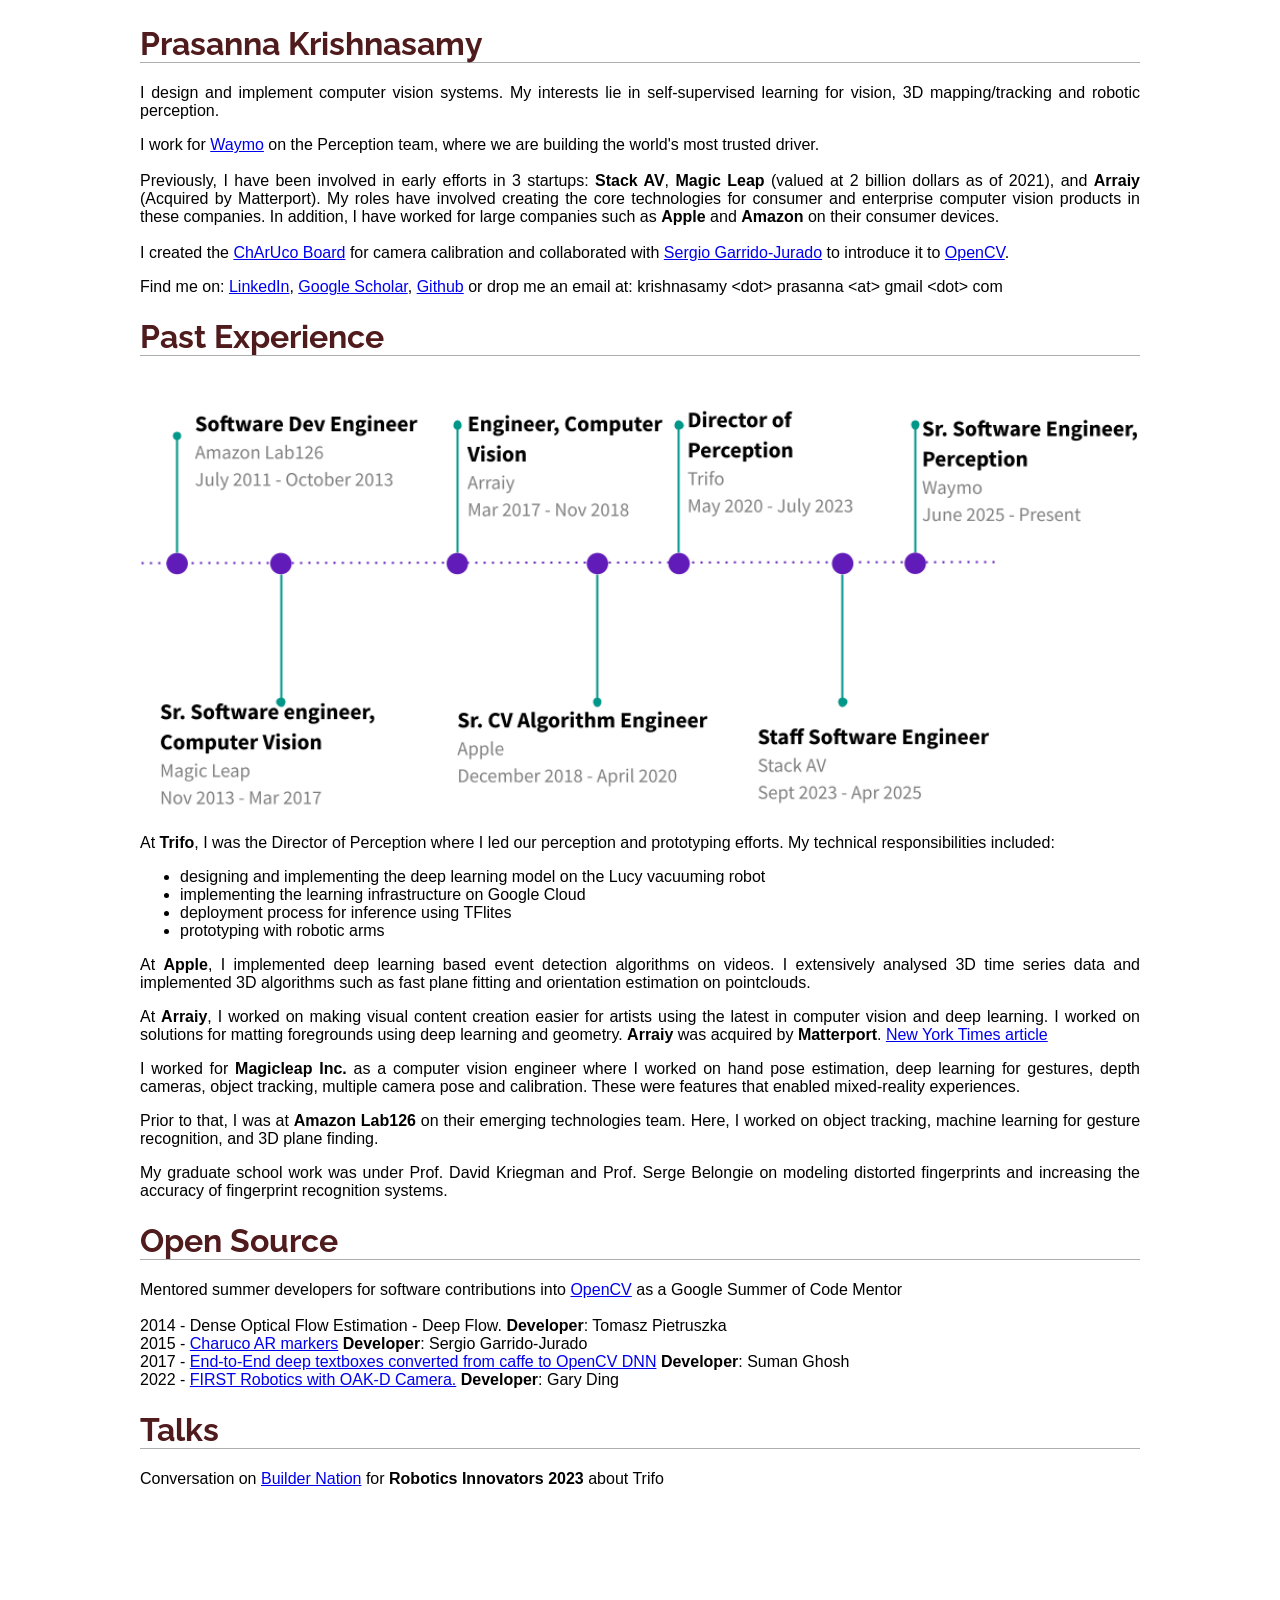
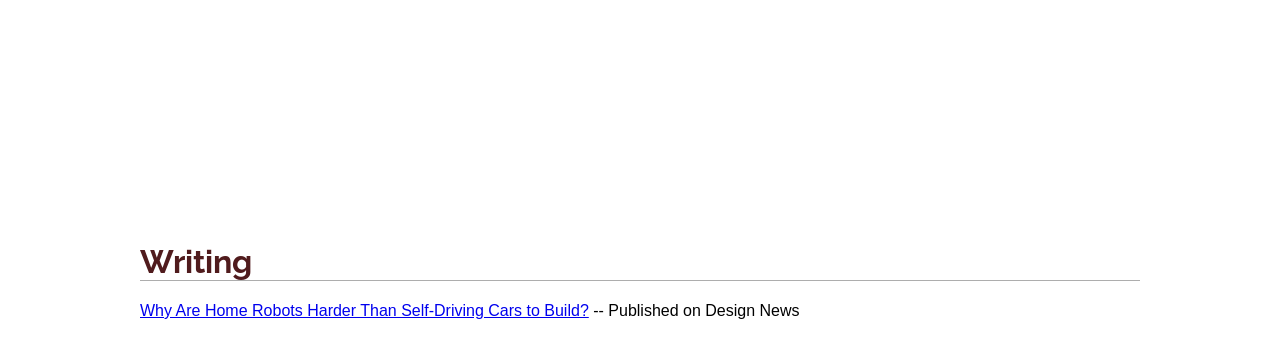
==== index.html @ 670873b8 "Initial commit: personal website" ====
<html>
 <head>
  <title>Home</title>
  <link rel="stylesheet" href="stylesheet.css">
  <link rel="preconnect" href="https://fonts.googleapis.com">
  <link rel="preconnect" href="https://fonts.gstatic.com" crossorigin>
  <link href="https://fonts.googleapis.com/css2?family=Open+Sans&family=Raleway&display=swap" rel="stylesheet">

 </head>
 <body>
	 <h1>Prasanna Krishnasamy
	 </h1>
  <p> I design and implement computer vision systems. My interests lie in self-supervised learning for vision, 3D mapping/tracking and robotic perception.
  </p>
  <p></p>
  <p>
  I work for <a href="https://waymo.com/">Waymo</a> on the Perception team, where we are building the world's most trusted driver.
  <br><br>

   Previously, I have been involved in early efforts in 3 startups: <strong>Stack AV</strong>, <strong>Magic Leap</strong> (valued at 2 billion dollars as of 2021), and <strong>Arraiy</strong> (Acquired by Matterport). My roles have involved creating the core technologies for consumer and enterprise computer vision products in these companies. In addition, I have worked for large companies such as <strong>Apple</strong> and <strong>Amazon</strong> on their consumer devices. <br><br>

   I created the <a href="https://docs.opencv.org/3.4/df/d4a/tutorial_charuco_detection.html">ChArUco Board</a> for camera calibration and collaborated with <a href="https://scholar.google.com/citations?user=8wSog5oAAAAJ&hl=en">Sergio Garrido-Jurado</a> to introduce it to  <a href="http://opencv.org/">OpenCV</a>.
  </p>
  <p>
  Find me on: <a href="https://www.linkedin.com/in/prsnkrsn">LinkedIn</a>, <a href="https://scholar.google.com/citations?user=FZ4St-cAAAAJ&hl=en">Google Scholar</a>, <a href="https://github.com/prasannavk">Github</a>  
  or drop me an email at: krishnasamy &lt;dot&gt; prasanna &lt;at&gt; gmail &lt;dot&gt; com
  </p>
  <h1>Past Experience</h1>
  <body>
    <img src="employment_history_1.png" alt="Employment History">
  </body>
  <p>
  At <strong>Trifo</strong>, I was the Director of Perception where I led our perception and prototyping efforts. My technical responsibilities included:
    <ul>
     <li> designing and implementing the deep learning model on the Lucy vacuuming robot </li>
     <li> implementing the learning infrastructure on Google Cloud </li>
     <li> deployment process for inference using TFlites </li>
     <li> prototyping with robotic arms</li>
   </ul> 
    
  </p>
  <p> 
 
  At <strong>Apple</strong>, I implemented deep learning based event detection algorithms on videos. I extensively analysed 3D time series data and implemented 3D algorithms such as fast plane fitting and orientation estimation on pointclouds.</p>

<p>
At <strong>Arraiy</strong>, I worked on making visual content creation easier for artists using the latest in computer vision and deep learning. I worked on solutions for matting foregrounds using deep learning and geometry. <strong>Arraiy</strong> was acquired by <strong>Matterport</strong>. <a href="https://www.nytimes.com/2018/03/26/technology/artificial-intelligence-hollywood.html">New York Times article</a>
</p>
<p>
I worked for <strong>Magicleap Inc.</strong> as a computer vision engineer where I worked on hand pose estimation, deep learning for gestures, depth cameras, object tracking, multiple camera pose and calibration. These were features that enabled mixed-reality experiences.
</p>

<p>
Prior to that, I was at <strong>Amazon Lab126</strong> on their emerging technologies team. Here, I worked on object tracking, machine learning for gesture recognition, and 3D plane finding.
</p>

<p>
My graduate school work was under Prof. David Kriegman and Prof. Serge Belongie on modeling distorted fingerprints and increasing the accuracy of fingerprint recognition systems. </p>


<h1>Open Source</h1>

Mentored summer developers for software contributions into <a href="http://opencv.org/">OpenCV</a> as 
a Google Summer of Code Mentor <br><br>

2014 - Dense Optical Flow Estimation - Deep Flow. <strong>Developer</strong>: Tomasz Pietruszka <br>

2015 - <a href="http://docs.opencv.org/master/d9/d6d/tutorial_table_of_content_aruco.html#gsc.tab=0">Charuco AR markers</a>  <strong>Developer</strong>: Sergio Garrido-Jurado <br>

2017 - <a href="https://docs.opencv.org/trunk/d1/d66/classcv_1_1text_1_1TextDetectorCNN.html">End-to-End deep textboxes converted from caffe to OpenCV DNN</a> <strong>Developer</strong>: Suman Ghosh <br>

2022 - <a href="https://23garyd.github.io/tech/gsoc-2022-report.html">FIRST Robotics with OAK-D Camera.</a> <strong>Developer</strong>: Gary Ding

<h1> Talks </h1>

Conversation on <a href="https://www.controlhub.com/community-post/full-stack-ai-home-robots-with-prasanna-krishnasamy">Builder Nation</a> for <strong>Robotics Innovators 2023</strong> about Trifo
<br>
<br>

<iframe width="560" height="315"
	src="https://www.youtube.com/embed/jP7SC1yQbUI"
	title="YouTube video player"
	frameborder="0"
	allow="accelerometer; autoplay; clipboard-write; encrypted-media; gyroscope; picture-in-picture; web-share"
	allowfullscreen>
</iframe>

<h1> Writing </h1>

<a href="https://www.designnews.com/robotics/why-are-home-robots-harder-self-driving-cars-build">Why Are Home Robots Harder Than Self-Driving Cars to Build?</a>  -- Published on Design News
<br><br>
</body>
</html>
---- stylesheet.css ----
h1 {
        font-family: 'Open Sans', sans-serif;
        font-family: 'Raleway', sans-serif;
	color: #501B1D;
	border-bottom: 1px solid #ADADAD;
}
body {
	font-family: Arial, Helvetica, sans-serif;
	width:1000px;
	margin:25 auto;
	text-align:justify;
	text-justify:inter-word;
}
div.polaroid {
  width: 80%;
  background-color: white;
  box-shadow: 0 4px 8px 0 rgba(0, 0, 0, 0.2), 0 6px 20px 0 rgba(0, 0, 0, 0.19);
}

img {width: 100%}

div.container {
  text-align: center;
  padding: 10px 20px;
}
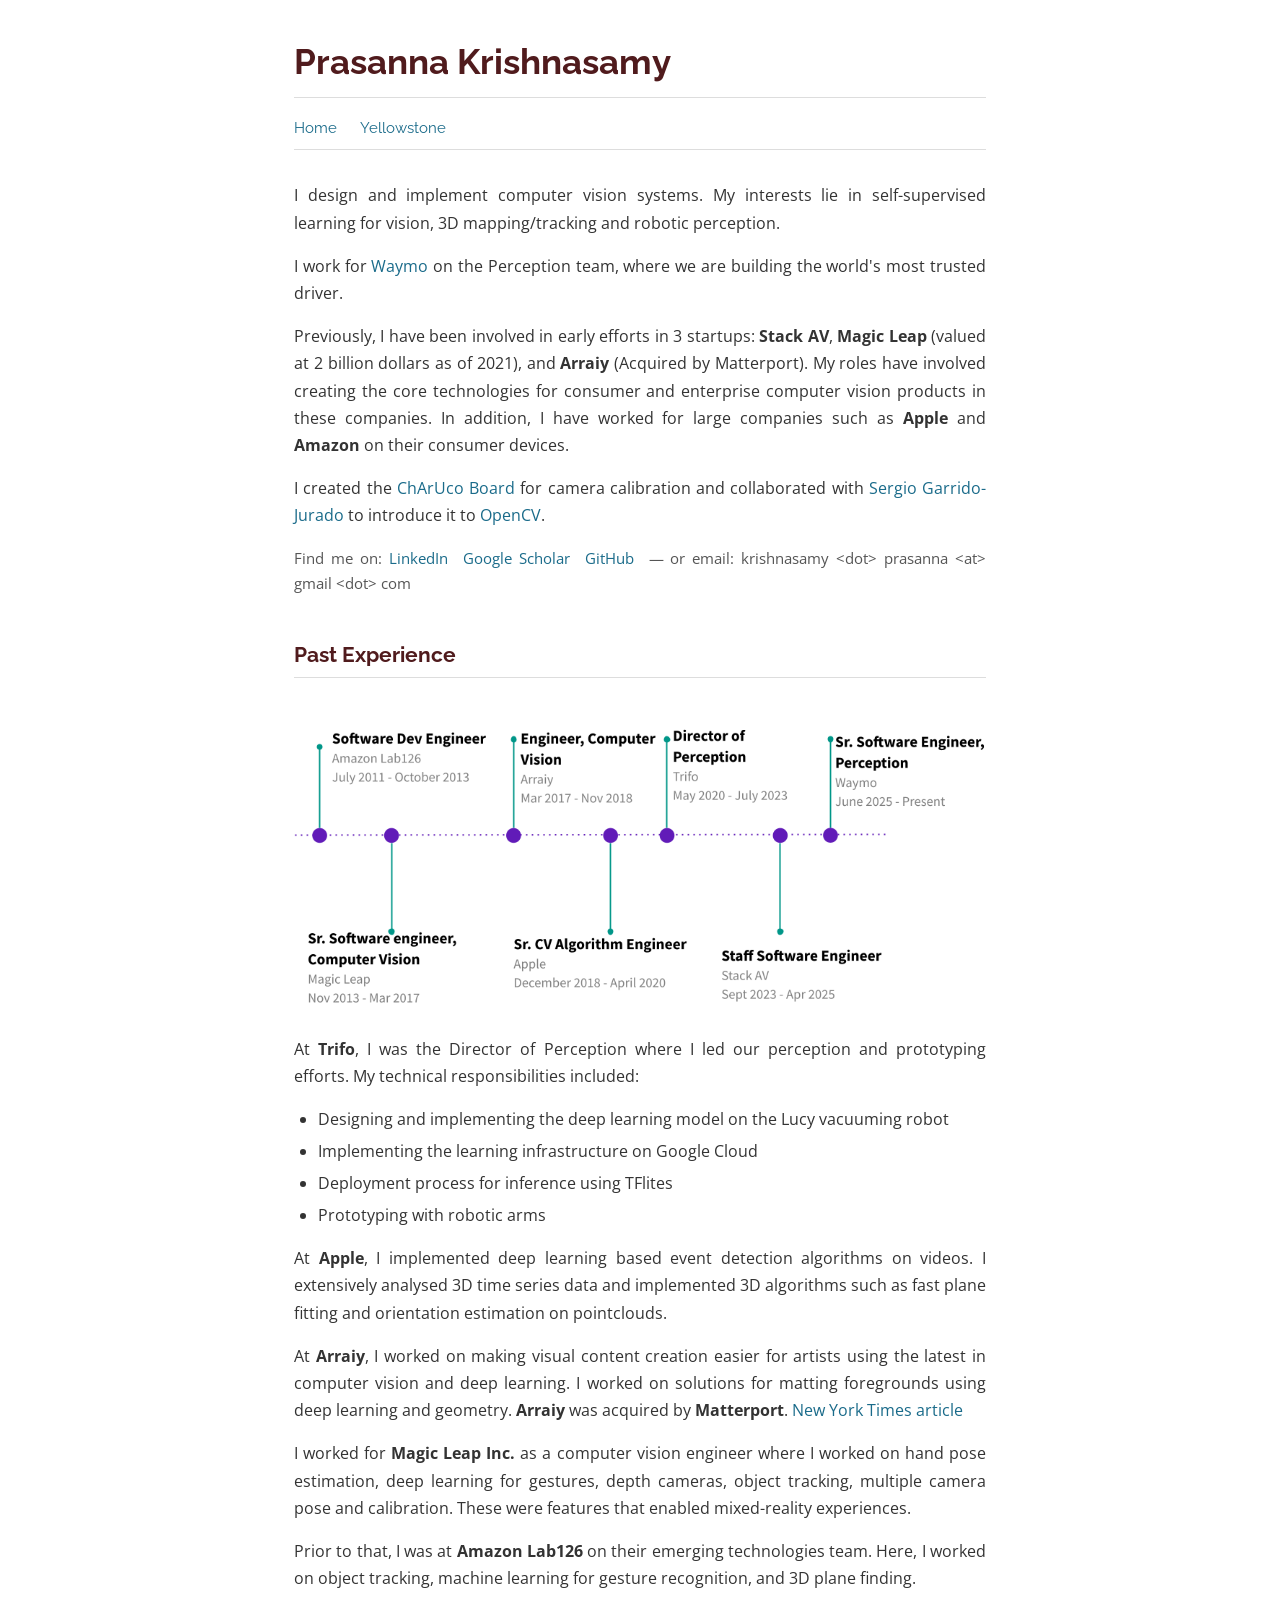
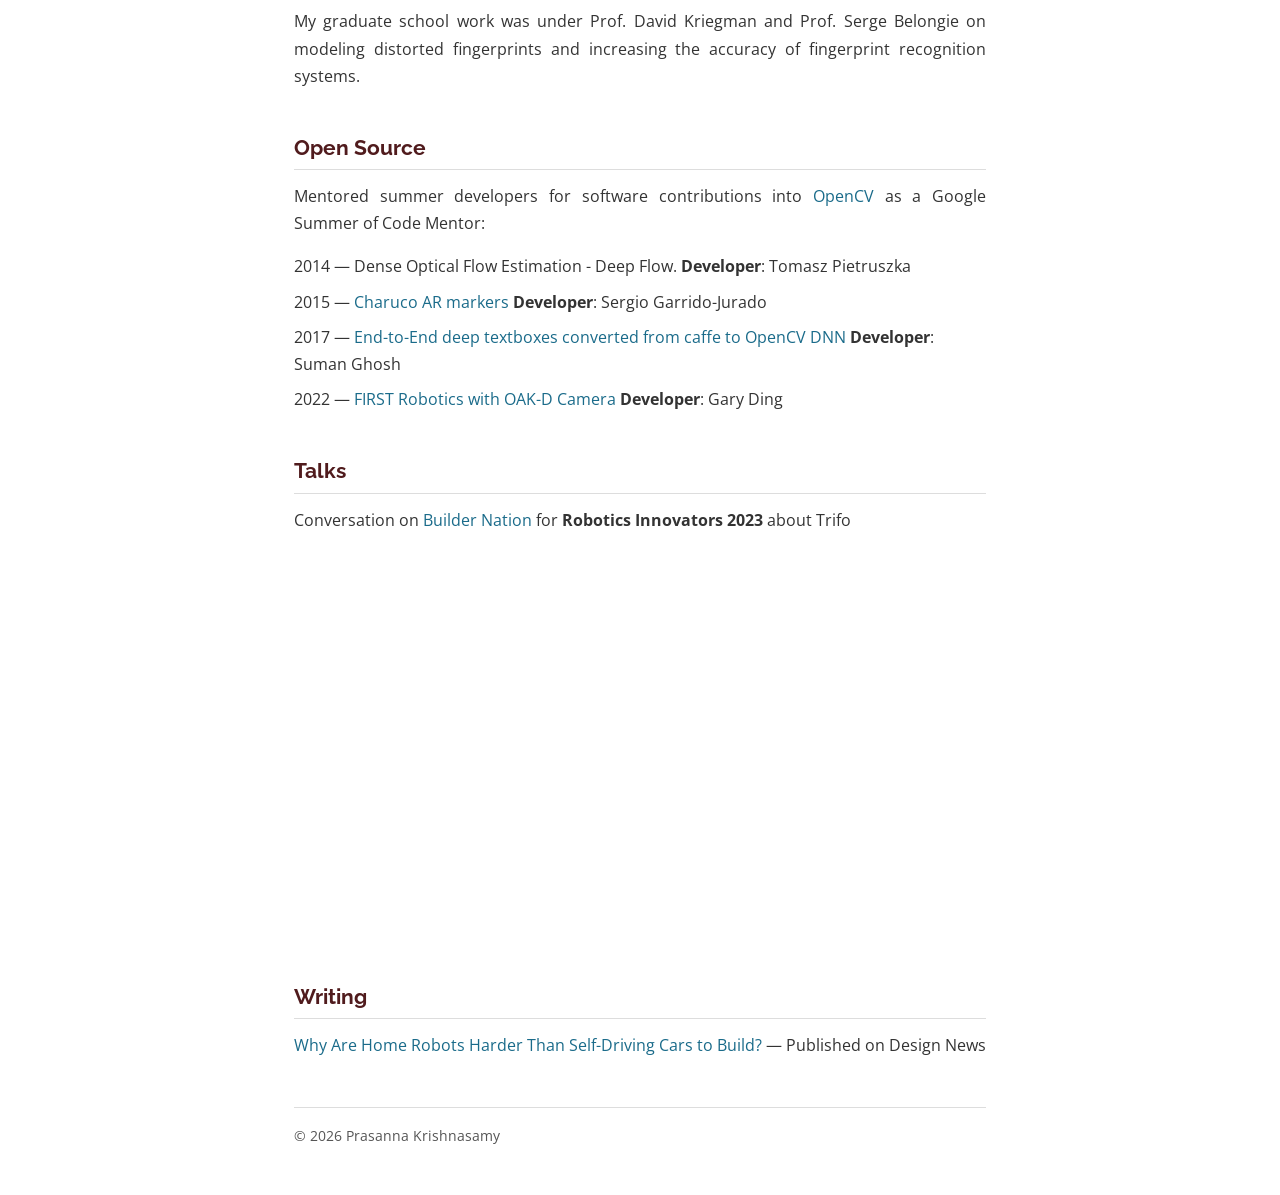
==== commit 3e137ebe: "Redesign site: responsive layout, semantic HTML, SEO, image optimization - Fix HTML: add DOCTYPE, ch" ====
--- a/index.html
+++ b/index.html
@@ -1,93 +1,101 @@
-<html>
- <head>
-  <title>Home</title>
+<!DOCTYPE html>
+<html lang="en">
+<head>
+  <meta charset="utf-8">
+  <meta name="viewport" content="width=device-width, initial-scale=1">
+  <title>Prasanna Krishnasamy - Computer Vision Engineer</title>
+  <meta name="description" content="Prasanna Krishnasamy - Computer vision engineer specializing in self-supervised learning, 3D mapping/tracking, and robotic perception. Currently at Waymo.">
+  <meta property="og:title" content="Prasanna Krishnasamy - Computer Vision Engineer">
+  <meta property="og:description" content="Computer vision engineer specializing in self-supervised learning, 3D mapping/tracking, and robotic perception.">
+  <meta property="og:type" content="website">
+  <meta property="og:url" content="https://prasannak.com">
   <link rel="stylesheet" href="stylesheet.css">
   <link rel="preconnect" href="https://fonts.googleapis.com">
   <link rel="preconnect" href="https://fonts.gstatic.com" crossorigin>
-  <link href="https://fonts.googleapis.com/css2?family=Open+Sans&family=Raleway&display=swap" rel="stylesheet">
+  <link href="https://fonts.googleapis.com/css2?family=Open+Sans&family=Raleway:wght@400;600&display=swap" rel="stylesheet">
+</head>
+<body>
 
- </head>
- <body>
-	 <h1>Prasanna Krishnasamy
-	 </h1>
-  <p> I design and implement computer vision systems. My interests lie in self-supervised learning for vision, 3D mapping/tracking and robotic perception.
-  </p>
-  <p></p>
-  <p>
-  I work for <a href="https://waymo.com/">Waymo</a> on the Perception team, where we are building the world's most trusted driver.
-  <br><br>
+<header>
+  <h1>Prasanna Krishnasamy</h1>
+  <nav>
+    <a href="/">Home</a>
+    <a href="yellowstone.html">Yellowstone</a>
+  </nav>
+</header>
 
-   Previously, I have been involved in early efforts in 3 startups: <strong>Stack AV</strong>, <strong>Magic Leap</strong> (valued at 2 billion dollars as of 2021), and <strong>Arraiy</strong> (Acquired by Matterport). My roles have involved creating the core technologies for consumer and enterprise computer vision products in these companies. In addition, I have worked for large companies such as <strong>Apple</strong> and <strong>Amazon</strong> on their consumer devices. <br><br>
+<main>
+  <section>
+    <p>I design and implement computer vision systems. My interests lie in self-supervised learning for vision, 3D mapping/tracking and robotic perception.</p>
 
-   I created the <a href="https://docs.opencv.org/3.4/df/d4a/tutorial_charuco_detection.html">ChArUco Board</a> for camera calibration and collaborated with <a href="https://scholar.google.com/citations?user=8wSog5oAAAAJ&hl=en">Sergio Garrido-Jurado</a> to introduce it to  <a href="http://opencv.org/">OpenCV</a>.
-  </p>
-  <p>
-  Find me on: <a href="https://www.linkedin.com/in/prsnkrsn">LinkedIn</a>, <a href="https://scholar.google.com/citations?user=FZ4St-cAAAAJ&hl=en">Google Scholar</a>, <a href="https://github.com/prasannavk">Github</a>  
-  or drop me an email at: krishnasamy &lt;dot&gt; prasanna &lt;at&gt; gmail &lt;dot&gt; com
-  </p>
-  <h1>Past Experience</h1>
-  <body>
-    <img src="employment_history_1.png" alt="Employment History">
-  </body>
-  <p>
-  At <strong>Trifo</strong>, I was the Director of Perception where I led our perception and prototyping efforts. My technical responsibilities included:
+    <p>I work for <a href="https://waymo.com/">Waymo</a> on the Perception team, where we are building the world's most trusted driver.</p>
+
+    <p>Previously, I have been involved in early efforts in 3 startups: <strong>Stack AV</strong>, <strong>Magic Leap</strong> (valued at 2 billion dollars as of 2021), and <strong>Arraiy</strong> (Acquired by Matterport). My roles have involved creating the core technologies for consumer and enterprise computer vision products in these companies. In addition, I have worked for large companies such as <strong>Apple</strong> and <strong>Amazon</strong> on their consumer devices.</p>
+
+    <p>I created the <a href="https://docs.opencv.org/3.4/df/d4a/tutorial_charuco_detection.html">ChArUco Board</a> for camera calibration and collaborated with <a href="https://scholar.google.com/citations?user=8wSog5oAAAAJ&hl=en">Sergio Garrido-Jurado</a> to introduce it to <a href="http://opencv.org/">OpenCV</a>.</p>
+
+    <p class="contact-links">
+      Find me on:
+      <a href="https://www.linkedin.com/in/prsnkrsn">LinkedIn</a>
+      <a href="https://scholar.google.com/citations?user=FZ4St-cAAAAJ&hl=en">Google Scholar</a>
+      <a href="https://github.com/prasannavk">GitHub</a>
+      &mdash; or email: krishnasamy &lt;dot&gt; prasanna &lt;at&gt; gmail &lt;dot&gt; com
+    </p>
+  </section>
+
+  <section>
+    <h2>Past Experience</h2>
+    <img class="employment-img" src="employment_history_1.png" alt="Employment history timeline showing roles at Waymo, Stack AV, Trifo, Apple, Arraiy, Magic Leap, and Amazon Lab126">
+
+    <p>At <strong>Trifo</strong>, I was the Director of Perception where I led our perception and prototyping efforts. My technical responsibilities included:</p>
     <ul>
-     <li> designing and implementing the deep learning model on the Lucy vacuuming robot </li>
-     <li> implementing the learning infrastructure on Google Cloud </li>
-     <li> deployment process for inference using TFlites </li>
-     <li> prototyping with robotic arms</li>
-   </ul> 
-    
-  </p>
-  <p> 
- 
-  At <strong>Apple</strong>, I implemented deep learning based event detection algorithms on videos. I extensively analysed 3D time series data and implemented 3D algorithms such as fast plane fitting and orientation estimation on pointclouds.</p>
+      <li>Designing and implementing the deep learning model on the Lucy vacuuming robot</li>
+      <li>Implementing the learning infrastructure on Google Cloud</li>
+      <li>Deployment process for inference using TFlites</li>
+      <li>Prototyping with robotic arms</li>
+    </ul>
 
-<p>
-At <strong>Arraiy</strong>, I worked on making visual content creation easier for artists using the latest in computer vision and deep learning. I worked on solutions for matting foregrounds using deep learning and geometry. <strong>Arraiy</strong> was acquired by <strong>Matterport</strong>. <a href="https://www.nytimes.com/2018/03/26/technology/artificial-intelligence-hollywood.html">New York Times article</a>
-</p>
-<p>
-I worked for <strong>Magicleap Inc.</strong> as a computer vision engineer where I worked on hand pose estimation, deep learning for gestures, depth cameras, object tracking, multiple camera pose and calibration. These were features that enabled mixed-reality experiences.
-</p>
+    <p>At <strong>Apple</strong>, I implemented deep learning based event detection algorithms on videos. I extensively analysed 3D time series data and implemented 3D algorithms such as fast plane fitting and orientation estimation on pointclouds.</p>
 
-<p>
-Prior to that, I was at <strong>Amazon Lab126</strong> on their emerging technologies team. Here, I worked on object tracking, machine learning for gesture recognition, and 3D plane finding.
-</p>
+    <p>At <strong>Arraiy</strong>, I worked on making visual content creation easier for artists using the latest in computer vision and deep learning. I worked on solutions for matting foregrounds using deep learning and geometry. <strong>Arraiy</strong> was acquired by <strong>Matterport</strong>. <a href="https://www.nytimes.com/2018/03/26/technology/artificial-intelligence-hollywood.html">New York Times article</a></p>
 
-<p>
-My graduate school work was under Prof. David Kriegman and Prof. Serge Belongie on modeling distorted fingerprints and increasing the accuracy of fingerprint recognition systems. </p>
+    <p>I worked for <strong>Magic Leap Inc.</strong> as a computer vision engineer where I worked on hand pose estimation, deep learning for gestures, depth cameras, object tracking, multiple camera pose and calibration. These were features that enabled mixed-reality experiences.</p>
 
+    <p>Prior to that, I was at <strong>Amazon Lab126</strong> on their emerging technologies team. Here, I worked on object tracking, machine learning for gesture recognition, and 3D plane finding.</p>
 
-<h1>Open Source</h1>
+    <p>My graduate school work was under Prof. David Kriegman and Prof. Serge Belongie on modeling distorted fingerprints and increasing the accuracy of fingerprint recognition systems.</p>
+  </section>
 
-Mentored summer developers for software contributions into <a href="http://opencv.org/">OpenCV</a> as 
-a Google Summer of Code Mentor <br><br>
+  <section>
+    <h2>Open Source</h2>
+    <p>Mentored summer developers for software contributions into <a href="http://opencv.org/">OpenCV</a> as a Google Summer of Code Mentor:</p>
+    <div class="oss-entry">2014 &mdash; Dense Optical Flow Estimation - Deep Flow. <strong>Developer</strong>: Tomasz Pietruszka</div>
+    <div class="oss-entry">2015 &mdash; <a href="http://docs.opencv.org/master/d9/d6d/tutorial_table_of_content_aruco.html#gsc.tab=0">Charuco AR markers</a> <strong>Developer</strong>: Sergio Garrido-Jurado</div>
+    <div class="oss-entry">2017 &mdash; <a href="https://docs.opencv.org/trunk/d1/d66/classcv_1_1text_1_1TextDetectorCNN.html">End-to-End deep textboxes converted from caffe to OpenCV DNN</a> <strong>Developer</strong>: Suman Ghosh</div>
+    <div class="oss-entry">2022 &mdash; <a href="https://23garyd.github.io/tech/gsoc-2022-report.html">FIRST Robotics with OAK-D Camera</a> <strong>Developer</strong>: Gary Ding</div>
+  </section>
 
-2014 - Dense Optical Flow Estimation - Deep Flow. <strong>Developer</strong>: Tomasz Pietruszka <br>
+  <section>
+    <h2>Talks</h2>
+    <p>Conversation on <a href="https://www.controlhub.com/community-post/full-stack-ai-home-robots-with-prasanna-krishnasamy">Builder Nation</a> for <strong>Robotics Innovators 2023</strong> about Trifo</p>
+    <div class="video-container">
+      <iframe src="https://www.youtube.com/embed/jP7SC1yQbUI"
+        title="Prasanna Krishnasamy - Robotics Innovators 2023 talk on Builder Nation"
+        allow="accelerometer; autoplay; clipboard-write; encrypted-media; gyroscope; picture-in-picture; web-share"
+        allowfullscreen>
+      </iframe>
+    </div>
+  </section>
 
-2015 - <a href="http://docs.opencv.org/master/d9/d6d/tutorial_table_of_content_aruco.html#gsc.tab=0">Charuco AR markers</a>  <strong>Developer</strong>: Sergio Garrido-Jurado <br>
+  <section>
+    <h2>Writing</h2>
+    <p><a href="https://www.designnews.com/robotics/why-are-home-robots-harder-self-driving-cars-build">Why Are Home Robots Harder Than Self-Driving Cars to Build?</a> &mdash; Published on Design News</p>
+  </section>
+</main>
 
-2017 - <a href="https://docs.opencv.org/trunk/d1/d66/classcv_1_1text_1_1TextDetectorCNN.html">End-to-End deep textboxes converted from caffe to OpenCV DNN</a> <strong>Developer</strong>: Suman Ghosh <br>
+<footer>
+  <p>&copy; 2026 Prasanna Krishnasamy</p>
+</footer>
 
-2022 - <a href="https://23garyd.github.io/tech/gsoc-2022-report.html">FIRST Robotics with OAK-D Camera.</a> <strong>Developer</strong>: Gary Ding
-
-<h1> Talks </h1>
-
-Conversation on <a href="https://www.controlhub.com/community-post/full-stack-ai-home-robots-with-prasanna-krishnasamy">Builder Nation</a> for <strong>Robotics Innovators 2023</strong> about Trifo
-<br>
-<br>
-
-<iframe width="560" height="315"
-	src="https://www.youtube.com/embed/jP7SC1yQbUI"
-	title="YouTube video player"
-	frameborder="0"
-	allow="accelerometer; autoplay; clipboard-write; encrypted-media; gyroscope; picture-in-picture; web-share"
-	allowfullscreen>
-</iframe>
-
-<h1> Writing </h1>
-
-<a href="https://www.designnews.com/robotics/why-are-home-robots-harder-self-driving-cars-build">Why Are Home Robots Harder Than Self-Driving Cars to Build?</a>  -- Published on Design News
-<br><br>
 </body>
 </html>
--- a/stylesheet.css
+++ b/stylesheet.css
@@ -1,25 +1,179 @@
-h1 {
-        font-family: 'Open Sans', sans-serif;
-        font-family: 'Raleway', sans-serif;
-	color: #501B1D;
-	border-bottom: 1px solid #ADADAD;
-}
-body {
-	font-family: Arial, Helvetica, sans-serif;
-	width:1000px;
-	margin:25 auto;
-	text-align:justify;
-	text-justify:inter-word;
-}
-div.polaroid {
-  width: 80%;
-  background-color: white;
-  box-shadow: 0 4px 8px 0 rgba(0, 0, 0, 0.2), 0 6px 20px 0 rgba(0, 0, 0, 0.19);
+:root {
+  --color-heading: #501B1D;
+  --color-text: #333;
+  --color-text-light: #555;
+  --color-border: #ddd;
+  --color-link: #1a6b8a;
+  --color-bg: #fff;
+  --max-width: 740px;
 }
 
-img {width: 100%}
+* {
+  margin: 0;
+  padding: 0;
+  box-sizing: border-box;
+}
 
-div.container {
+body {
+  font-family: 'Open Sans', Arial, Helvetica, sans-serif;
+  color: var(--color-text);
+  line-height: 1.7;
+  padding: 2rem 1.5rem;
+  max-width: var(--max-width);
+  margin: 0 auto;
+}
+
+h1 {
+  font-family: 'Raleway', sans-serif;
+  color: var(--color-heading);
+  border-bottom: 1px solid var(--color-border);
+  padding-bottom: 0.3rem;
+  margin-bottom: 1rem;
+  font-size: 1.8rem;
+}
+
+h2 {
+  font-family: 'Raleway', sans-serif;
+  color: var(--color-heading);
+  border-bottom: 1px solid var(--color-border);
+  padding-bottom: 0.25rem;
+  margin-top: 2.5rem;
+  margin-bottom: 0.8rem;
+  font-size: 1.3rem;
+}
+
+a {
+  color: var(--color-link);
+  text-decoration: none;
+}
+
+a:hover {
+  text-decoration: underline;
+}
+
+p {
+  margin-bottom: 1rem;
+  text-align: justify;
+  text-justify: inter-word;
+}
+
+ul {
+  margin: 0.5rem 0 1rem 1.5rem;
+}
+
+li {
+  margin-bottom: 0.3rem;
+}
+
+/* Header */
+header {
+  margin-bottom: 2rem;
+}
+
+header h1 {
+  font-size: 2.2rem;
+  margin-bottom: 0.5rem;
+}
+
+.contact-links {
+  color: var(--color-text-light);
+  font-size: 0.95rem;
+  margin-bottom: 0.5rem;
+}
+
+.contact-links a {
+  margin-right: 0.5rem;
+}
+
+/* Navigation */
+nav {
+  margin-bottom: 2rem;
+  padding: 0.5rem 0;
+  border-bottom: 1px solid var(--color-border);
+}
+
+nav a {
+  margin-right: 1.2rem;
+  font-family: 'Raleway', sans-serif;
+  font-size: 0.95rem;
+}
+
+/* Sections */
+section {
+  margin-bottom: 2rem;
+}
+
+/* Employment history image */
+.employment-img {
+  width: 100%;
+  height: auto;
+  margin: 1rem 0;
+}
+
+/* Open source list */
+.oss-entry {
+  margin-bottom: 0.5rem;
+}
+
+/* Video embed */
+.video-container {
+  position: relative;
+  padding-bottom: 56.25%;
+  height: 0;
+  overflow: hidden;
+  margin: 1rem 0;
+}
+
+.video-container iframe {
+  position: absolute;
+  top: 0;
+  left: 0;
+  width: 100%;
+  height: 100%;
+  border: 0;
+}
+
+/* Polaroid image cards */
+.polaroid {
+  max-width: 100%;
+  background-color: var(--color-bg);
+  box-shadow: 0 4px 8px rgba(0, 0, 0, 0.15), 0 6px 20px rgba(0, 0, 0, 0.1);
+  margin-bottom: 1.5rem;
+}
+
+.polaroid img {
+  width: 100%;
+  height: auto;
+  display: block;
+}
+
+.polaroid .caption {
   text-align: center;
-  padding: 10px 20px;
+  padding: 0.8rem;
+  font-size: 0.9rem;
+  color: var(--color-text-light);
 }
+
+/* Footer */
+footer {
+  margin-top: 3rem;
+  padding-top: 1rem;
+  border-top: 1px solid var(--color-border);
+  font-size: 0.85rem;
+  color: var(--color-text-light);
+}
+
+/* Responsive */
+@media (max-width: 600px) {
+  body {
+    padding: 1rem;
+  }
+
+  header h1 {
+    font-size: 1.6rem;
+  }
+
+  h2 {
+    font-size: 1.15rem;
+  }
+}
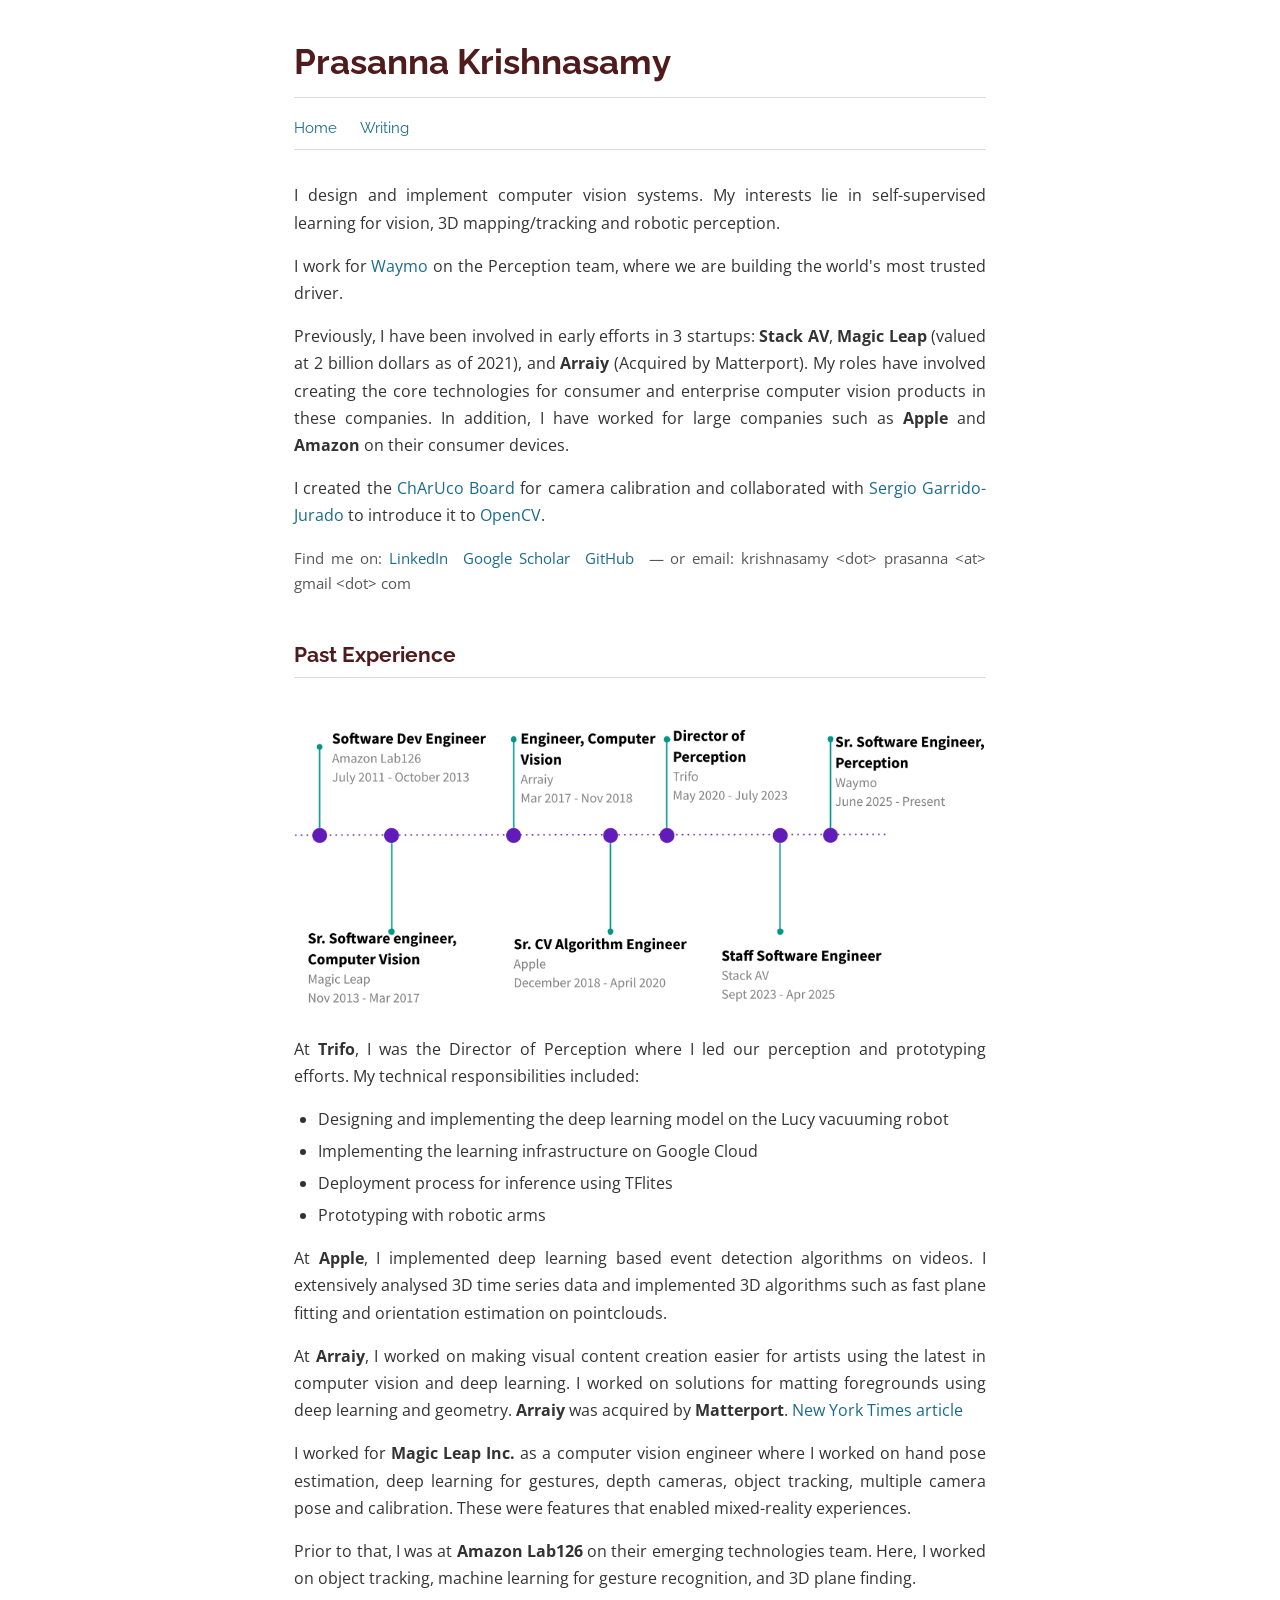
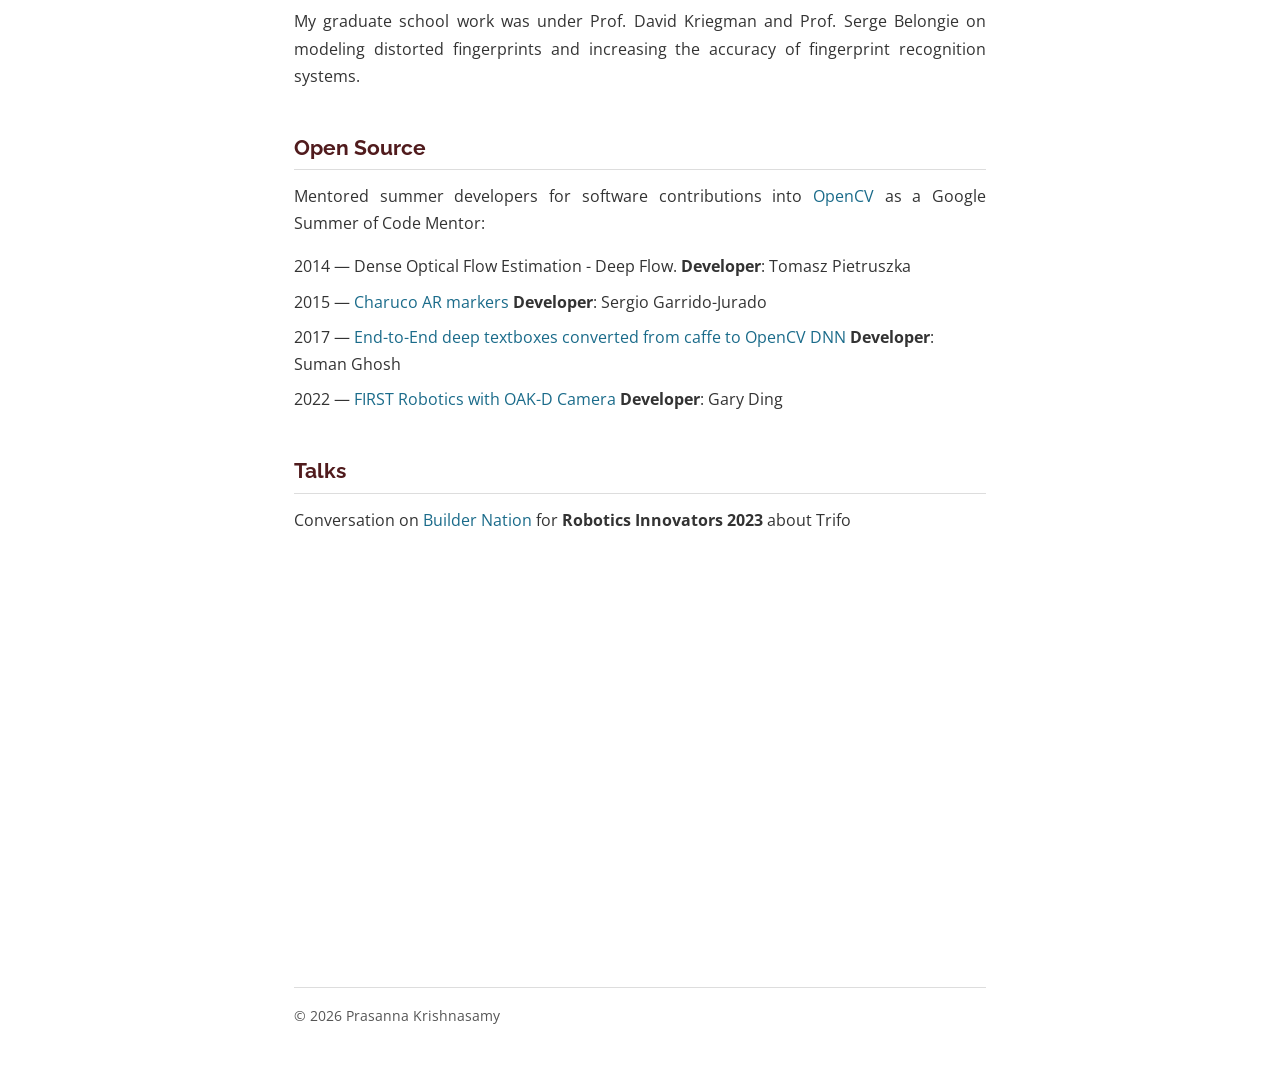
==== commit 31942d2b: "Move Writing to its own page, rotate Yellowstone images - Create writing.html with Design News artic" ====
--- a/index.html
+++ b/index.html
@@ -20,7 +20,7 @@
   <h1>Prasanna Krishnasamy</h1>
   <nav>
     <a href="/">Home</a>
-    <a href="yellowstone.html">Yellowstone</a>
+    <a href="writing.html">Writing</a>
   </nav>
 </header>
 
@@ -86,11 +86,6 @@
       </iframe>
     </div>
   </section>
-
-  <section>
-    <h2>Writing</h2>
-    <p><a href="https://www.designnews.com/robotics/why-are-home-robots-harder-self-driving-cars-build">Why Are Home Robots Harder Than Self-Driving Cars to Build?</a> &mdash; Published on Design News</p>
-  </section>
 </main>
 
 <footer>
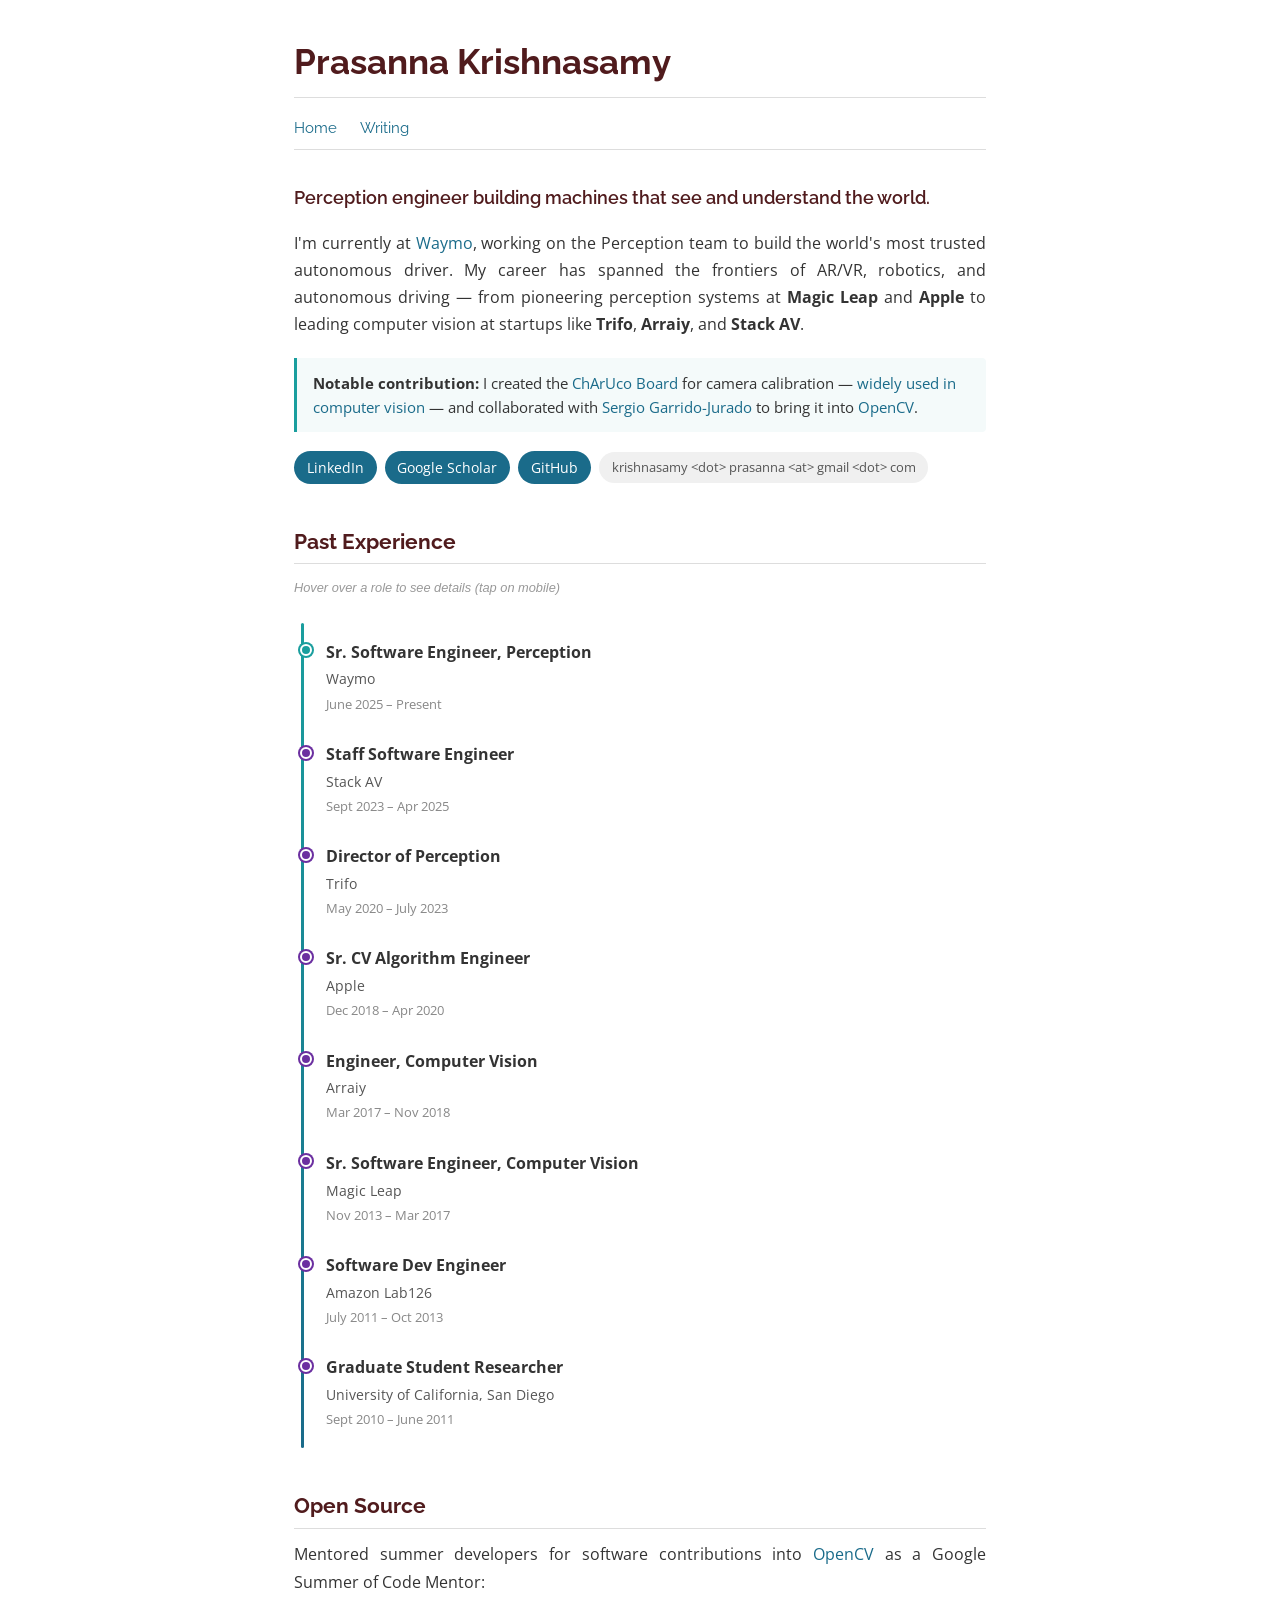
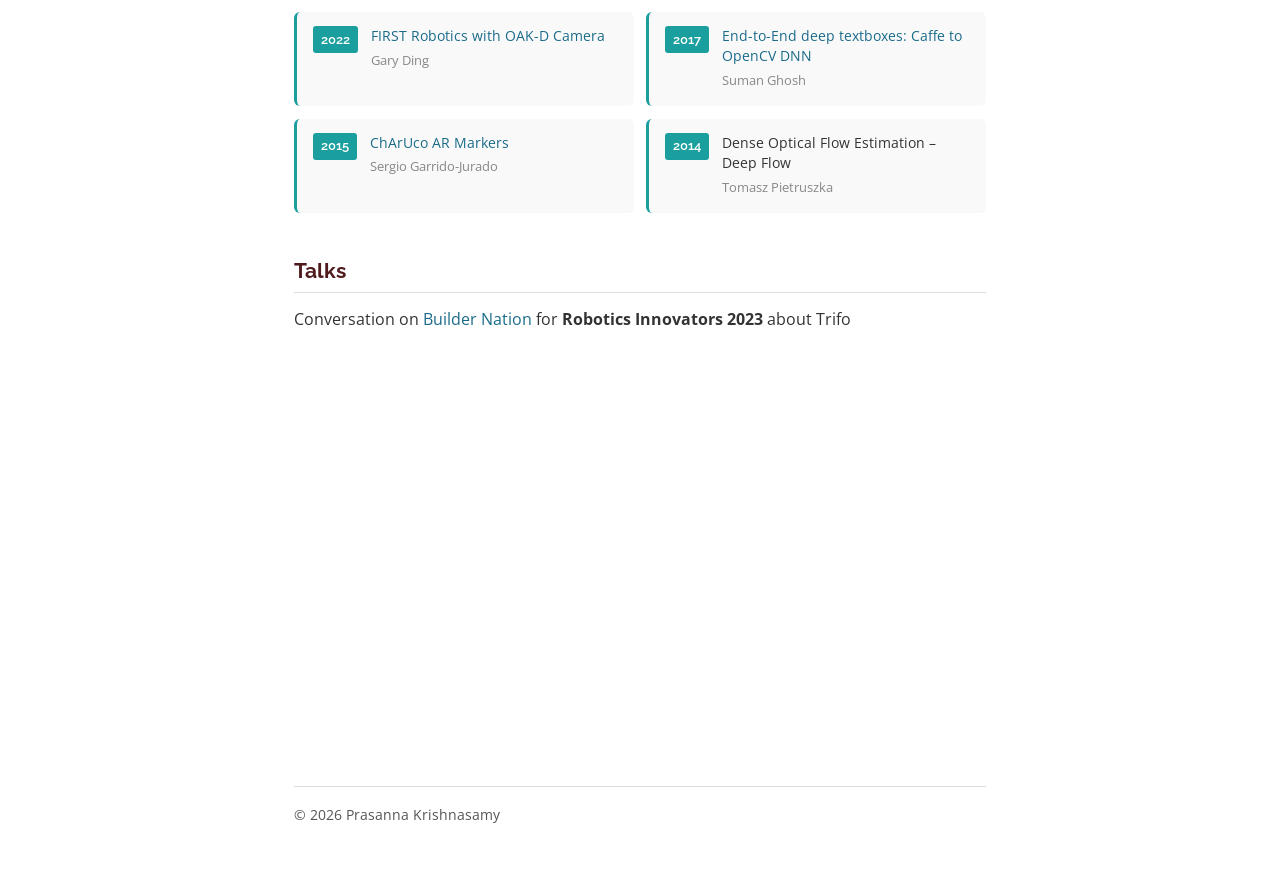
==== commit 8b0f43ae: "Redesign intro section and open source cards - Rewrite intro with tagline, tighter bio, AR/VR to aut" ====
--- a/index.html
+++ b/index.html
@@ -25,54 +25,135 @@
 </header>
 
 <main>
-  <section>
-    <p>I design and implement computer vision systems. My interests lie in self-supervised learning for vision, 3D mapping/tracking and robotic perception.</p>
+  <section class="intro">
+    <p class="tagline">Perception engineer building machines that see and understand the world.</p>
 
-    <p>I work for <a href="https://waymo.com/">Waymo</a> on the Perception team, where we are building the world's most trusted driver.</p>
+    <p>I'm currently at <a href="https://waymo.com/">Waymo</a>, working on the Perception team to build the world's most trusted autonomous driver. My career has spanned the frontiers of AR/VR, robotics, and autonomous driving &mdash; from pioneering perception systems at <strong>Magic Leap</strong> and <strong>Apple</strong> to leading computer vision at startups like <strong>Trifo</strong>, <strong>Arraiy</strong>, and <strong>Stack AV</strong>.</p>
 
-    <p>Previously, I have been involved in early efforts in 3 startups: <strong>Stack AV</strong>, <strong>Magic Leap</strong> (valued at 2 billion dollars as of 2021), and <strong>Arraiy</strong> (Acquired by Matterport). My roles have involved creating the core technologies for consumer and enterprise computer vision products in these companies. In addition, I have worked for large companies such as <strong>Apple</strong> and <strong>Amazon</strong> on their consumer devices.</p>
+    <div class="highlight-box">
+      <strong>Notable contribution:</strong> I created the <a href="https://docs.opencv.org/3.4/df/d4a/tutorial_charuco_detection.html">ChArUco Board</a> for camera calibration &mdash; <a href="https://scholar.google.com/scholar?q=charuco">widely used in computer vision</a> &mdash; and collaborated with <a href="https://scholar.google.com/citations?user=8wSog5oAAAAJ&hl=en">Sergio Garrido-Jurado</a> to bring it into <a href="http://opencv.org/">OpenCV</a>.
+    </div>
 
-    <p>I created the <a href="https://docs.opencv.org/3.4/df/d4a/tutorial_charuco_detection.html">ChArUco Board</a> for camera calibration and collaborated with <a href="https://scholar.google.com/citations?user=8wSog5oAAAAJ&hl=en">Sergio Garrido-Jurado</a> to introduce it to <a href="http://opencv.org/">OpenCV</a>.</p>
-
-    <p class="contact-links">
-      Find me on:
-      <a href="https://www.linkedin.com/in/prsnkrsn">LinkedIn</a>
-      <a href="https://scholar.google.com/citations?user=FZ4St-cAAAAJ&hl=en">Google Scholar</a>
-      <a href="https://github.com/prasannavk">GitHub</a>
-      &mdash; or email: krishnasamy &lt;dot&gt; prasanna &lt;at&gt; gmail &lt;dot&gt; com
-    </p>
+    <div class="contact-pills">
+      <a href="https://www.linkedin.com/in/prsnkrsn" class="pill">LinkedIn</a>
+      <a href="https://scholar.google.com/citations?user=FZ4St-cAAAAJ&hl=en" class="pill">Google Scholar</a>
+      <a href="https://github.com/prasannavk" class="pill">GitHub</a>
+      <span class="pill pill-email">krishnasamy &lt;dot&gt; prasanna &lt;at&gt; gmail &lt;dot&gt; com</span>
+    </div>
   </section>
 
   <section>
     <h2>Past Experience</h2>
-    <img class="employment-img" src="employment_history_1.png" alt="Employment history timeline showing roles at Waymo, Stack AV, Trifo, Apple, Arraiy, Magic Leap, and Amazon Lab126">
-
-    <p>At <strong>Trifo</strong>, I was the Director of Perception where I led our perception and prototyping efforts. My technical responsibilities included:</p>
-    <ul>
-      <li>Designing and implementing the deep learning model on the Lucy vacuuming robot</li>
-      <li>Implementing the learning infrastructure on Google Cloud</li>
-      <li>Deployment process for inference using TFlites</li>
-      <li>Prototyping with robotic arms</li>
-    </ul>
-
-    <p>At <strong>Apple</strong>, I implemented deep learning based event detection algorithms on videos. I extensively analysed 3D time series data and implemented 3D algorithms such as fast plane fitting and orientation estimation on pointclouds.</p>
-
-    <p>At <strong>Arraiy</strong>, I worked on making visual content creation easier for artists using the latest in computer vision and deep learning. I worked on solutions for matting foregrounds using deep learning and geometry. <strong>Arraiy</strong> was acquired by <strong>Matterport</strong>. <a href="https://www.nytimes.com/2018/03/26/technology/artificial-intelligence-hollywood.html">New York Times article</a></p>
-
-    <p>I worked for <strong>Magic Leap Inc.</strong> as a computer vision engineer where I worked on hand pose estimation, deep learning for gestures, depth cameras, object tracking, multiple camera pose and calibration. These were features that enabled mixed-reality experiences.</p>
-
-    <p>Prior to that, I was at <strong>Amazon Lab126</strong> on their emerging technologies team. Here, I worked on object tracking, machine learning for gesture recognition, and 3D plane finding.</p>
-
-    <p>My graduate school work was under Prof. David Kriegman and Prof. Serge Belongie on modeling distorted fingerprints and increasing the accuracy of fingerprint recognition systems.</p>
+    <p class="timeline-hint">Hover over a role to see details (tap on mobile)</p>
+    <div class="timeline">
+      <div class="timeline-item">
+        <div class="timeline-dot current"></div>
+        <div class="timeline-content">
+          <strong>Sr. Software Engineer, Perception</strong>
+          <span class="timeline-company">Waymo</span>
+          <span class="timeline-date">June 2025 &ndash; Present</span>
+          <div class="timeline-desc">Building the world's most trusted driver on the Perception team.</div>
+        </div>
+      </div>
+      <div class="timeline-item">
+        <div class="timeline-dot"></div>
+        <div class="timeline-content">
+          <strong>Staff Software Engineer</strong>
+          <span class="timeline-company">Stack AV</span>
+          <span class="timeline-date">Sept 2023 &ndash; Apr 2025</span>
+          <div class="timeline-desc">Worked on autonomous trucking perception systems.</div>
+        </div>
+      </div>
+      <div class="timeline-item">
+        <div class="timeline-dot"></div>
+        <div class="timeline-content">
+          <strong>Director of Perception</strong>
+          <span class="timeline-company">Trifo</span>
+          <span class="timeline-date">May 2020 &ndash; July 2023</span>
+          <div class="timeline-desc">Led perception and prototyping efforts. Designed and implemented the deep learning model on the Lucy vacuuming robot, built the learning infrastructure on Google Cloud, managed deployment via TFLites, and prototyped with robotic arms.</div>
+        </div>
+      </div>
+      <div class="timeline-item">
+        <div class="timeline-dot"></div>
+        <div class="timeline-content">
+          <strong>Sr. CV Algorithm Engineer</strong>
+          <span class="timeline-company">Apple</span>
+          <span class="timeline-date">Dec 2018 &ndash; Apr 2020</span>
+          <div class="timeline-desc">Implemented deep learning based event detection algorithms on videos. Extensively analysed 3D time series data and implemented 3D algorithms such as fast plane fitting and orientation estimation on pointclouds.</div>
+        </div>
+      </div>
+      <div class="timeline-item">
+        <div class="timeline-dot"></div>
+        <div class="timeline-content">
+          <strong>Engineer, Computer Vision</strong>
+          <span class="timeline-company">Arraiy</span>
+          <span class="timeline-date">Mar 2017 &ndash; Nov 2018</span>
+          <div class="timeline-desc">Worked on making visual content creation easier for artists using computer vision and deep learning. Built solutions for matting foregrounds using deep learning and geometry. Arraiy was acquired by Matterport. <a href="https://www.nytimes.com/2018/03/26/technology/artificial-intelligence-hollywood.html">New York Times article</a></div>
+        </div>
+      </div>
+      <div class="timeline-item">
+        <div class="timeline-dot"></div>
+        <div class="timeline-content">
+          <strong>Sr. Software Engineer, Computer Vision</strong>
+          <span class="timeline-company">Magic Leap</span>
+          <span class="timeline-date">Nov 2013 &ndash; Mar 2017</span>
+          <div class="timeline-desc">Worked on hand pose estimation, deep learning for gestures, depth cameras, object tracking, multiple camera pose and calibration. These were features that enabled mixed-reality experiences.</div>
+        </div>
+      </div>
+      <div class="timeline-item">
+        <div class="timeline-dot"></div>
+        <div class="timeline-content">
+          <strong>Software Dev Engineer</strong>
+          <span class="timeline-company">Amazon Lab126</span>
+          <span class="timeline-date">July 2011 &ndash; Oct 2013</span>
+          <div class="timeline-desc">Worked on object tracking, machine learning for gesture recognition, and 3D plane finding on the emerging technologies team.</div>
+        </div>
+      </div>
+      <div class="timeline-item">
+        <div class="timeline-dot"></div>
+        <div class="timeline-content">
+          <strong>Graduate Student Researcher</strong>
+          <span class="timeline-company">University of California, San Diego</span>
+          <span class="timeline-date">Sept 2010 &ndash; June 2011</span>
+          <div class="timeline-desc">Worked under Prof. David Kriegman and Prof. Serge Belongie on modeling distorted fingerprints and increasing the accuracy of fingerprint recognition systems.</div>
+        </div>
+      </div>
+    </div>
   </section>
 
   <section>
     <h2>Open Source</h2>
     <p>Mentored summer developers for software contributions into <a href="http://opencv.org/">OpenCV</a> as a Google Summer of Code Mentor:</p>
-    <div class="oss-entry">2014 &mdash; Dense Optical Flow Estimation - Deep Flow. <strong>Developer</strong>: Tomasz Pietruszka</div>
-    <div class="oss-entry">2015 &mdash; <a href="http://docs.opencv.org/master/d9/d6d/tutorial_table_of_content_aruco.html#gsc.tab=0">Charuco AR markers</a> <strong>Developer</strong>: Sergio Garrido-Jurado</div>
-    <div class="oss-entry">2017 &mdash; <a href="https://docs.opencv.org/trunk/d1/d66/classcv_1_1text_1_1TextDetectorCNN.html">End-to-End deep textboxes converted from caffe to OpenCV DNN</a> <strong>Developer</strong>: Suman Ghosh</div>
-    <div class="oss-entry">2022 &mdash; <a href="https://23garyd.github.io/tech/gsoc-2022-report.html">FIRST Robotics with OAK-D Camera</a> <strong>Developer</strong>: Gary Ding</div>
+    <div class="oss-cards">
+      <div class="oss-card">
+        <span class="oss-year">2022</span>
+        <div class="oss-card-body">
+          <div class="oss-project"><a href="https://23garyd.github.io/tech/gsoc-2022-report.html">FIRST Robotics with OAK-D Camera</a></div>
+          <div class="oss-developer">Gary Ding</div>
+        </div>
+      </div>
+      <div class="oss-card">
+        <span class="oss-year">2017</span>
+        <div class="oss-card-body">
+          <div class="oss-project"><a href="https://docs.opencv.org/trunk/d1/d66/classcv_1_1text_1_1TextDetectorCNN.html">End-to-End deep textboxes: Caffe to OpenCV DNN</a></div>
+          <div class="oss-developer">Suman Ghosh</div>
+        </div>
+      </div>
+      <div class="oss-card">
+        <span class="oss-year">2015</span>
+        <div class="oss-card-body">
+          <div class="oss-project"><a href="http://docs.opencv.org/master/d9/d6d/tutorial_table_of_content_aruco.html#gsc.tab=0">ChArUco AR Markers</a></div>
+          <div class="oss-developer">Sergio Garrido-Jurado</div>
+        </div>
+      </div>
+      <div class="oss-card">
+        <span class="oss-year">2014</span>
+        <div class="oss-card-body">
+          <div class="oss-project">Dense Optical Flow Estimation &ndash; Deep Flow</div>
+          <div class="oss-developer">Tomasz Pietruszka</div>
+        </div>
+      </div>
+    </div>
   </section>
 
   <section>
@@ -92,5 +173,17 @@
   <p>&copy; 2026 Prasanna Krishnasamy</p>
 </footer>
 
+<script>
+document.querySelectorAll('.timeline-item').forEach(function(item) {
+  item.addEventListener('click', function() {
+    var wasActive = this.classList.contains('active');
+    document.querySelectorAll('.timeline-item').forEach(function(el) {
+      el.classList.remove('active');
+    });
+    if (!wasActive) this.classList.add('active');
+  });
+});
+</script>
+
 </body>
 </html>
--- a/stylesheet.css
+++ b/stylesheet.css
@@ -75,14 +75,57 @@
   margin-bottom: 0.5rem;
 }
 
-.contact-links {
-  color: var(--color-text-light);
+/* Intro section */
+.tagline {
+  font-family: 'Raleway', sans-serif;
+  font-size: 1.15rem;
+  font-weight: 600;
+  color: var(--color-heading);
+  text-align: left;
+  margin-bottom: 1rem;
+}
+
+.highlight-box {
+  background: #f4fafa;
+  border-left: 3px solid #1a9e9e;
+  padding: 0.8rem 1rem;
+  margin: 1.2rem 0;
+  border-radius: 0 4px 4px 0;
   font-size: 0.95rem;
-  margin-bottom: 0.5rem;
-}
-
-.contact-links a {
-  margin-right: 0.5rem;
+  line-height: 1.6;
+}
+
+.contact-pills {
+  display: flex;
+  flex-wrap: wrap;
+  gap: 0.5rem;
+  margin-top: 1.2rem;
+  align-items: center;
+}
+
+.pill {
+  display: inline-block;
+  padding: 0.3rem 0.8rem;
+  border-radius: 20px;
+  font-size: 0.85rem;
+  text-decoration: none;
+  transition: background 0.2s ease, color 0.2s ease;
+}
+
+a.pill {
+  background: #1a6b8a;
+  color: #fff;
+}
+
+a.pill:hover {
+  background: #14536b;
+  text-decoration: none;
+}
+
+.pill-email {
+  background: #f0f0f0;
+  color: var(--color-text-light);
+  font-size: 0.82rem;
 }
 
 /* Navigation */
@@ -103,16 +146,156 @@
   margin-bottom: 2rem;
 }
 
-/* Employment history image */
-.employment-img {
-  width: 100%;
-  height: auto;
-  margin: 1rem 0;
-}
-
-/* Open source list */
-.oss-entry {
+/* Timeline */
+.timeline {
+  position: relative;
+  padding: 1rem 0 1rem 2rem;
+  margin: 1.5rem 0;
+}
+
+.timeline::before {
+  content: '';
+  position: absolute;
+  left: 0.45rem;
+  top: 0;
+  bottom: 0;
+  width: 3px;
+  background: linear-gradient(to bottom, #1a9e9e, #1a6b8a);
+  border-radius: 2px;
+}
+
+.timeline-item {
+  position: relative;
+  margin-bottom: 1.5rem;
+}
+
+.timeline-item:last-child {
+  margin-bottom: 0;
+}
+
+.timeline-hint {
+  font-size: 0.8rem;
+  color: #999;
+  font-style: italic;
   margin-bottom: 0.5rem;
+}
+
+.timeline-dot {
+  position: absolute;
+  left: -1.65rem;
+  top: 0.35rem;
+  width: 12px;
+  height: 12px;
+  background: #6b2fa0;
+  border-radius: 50%;
+  border: 2px solid #fff;
+  box-shadow: 0 0 0 2px #6b2fa0;
+}
+
+.timeline-dot.current {
+  background: #1a9e9e;
+  box-shadow: 0 0 0 2px #1a9e9e;
+}
+
+.timeline-content {
+  display: flex;
+  flex-direction: column;
+  gap: 0.1rem;
+}
+
+.timeline-company {
+  color: var(--color-text-light);
+  font-size: 0.9rem;
+}
+
+.timeline-date {
+  color: #888;
+  font-size: 0.8rem;
+}
+
+.timeline-desc {
+  max-height: 0;
+  overflow: hidden;
+  opacity: 0;
+  transition: max-height 0.3s ease, opacity 0.3s ease, margin 0.3s ease;
+  font-size: 0.88rem;
+  color: var(--color-text-light);
+  line-height: 1.5;
+  text-align: left;
+}
+
+.timeline-item:hover .timeline-desc,
+.timeline-item.active .timeline-desc {
+  max-height: 300px;
+  opacity: 1;
+  margin-top: 0.4rem;
+}
+
+.timeline-item {
+  cursor: pointer;
+}
+
+.timeline-item:hover .timeline-dot {
+  transform: scale(1.3);
+  transition: transform 0.2s ease;
+}
+
+/* Open source cards */
+.oss-cards {
+  display: grid;
+  grid-template-columns: 1fr 1fr;
+  gap: 0.8rem;
+  margin-top: 1rem;
+}
+
+.oss-card {
+  display: flex;
+  align-items: flex-start;
+  gap: 0.8rem;
+  padding: 0.9rem 1rem;
+  background: #f9f9f9;
+  border-radius: 6px;
+  border-left: 3px solid #1a9e9e;
+  transition: transform 0.2s ease, box-shadow 0.2s ease;
+}
+
+.oss-card:hover {
+  transform: translateY(-2px);
+  box-shadow: 0 3px 10px rgba(0, 0, 0, 0.1);
+}
+
+.oss-year {
+  font-family: 'Raleway', sans-serif;
+  font-weight: 600;
+  font-size: 0.8rem;
+  background: #1a9e9e;
+  color: #fff;
+  padding: 0.15rem 0.5rem;
+  border-radius: 3px;
+  white-space: nowrap;
+  flex-shrink: 0;
+}
+
+.oss-card-body {
+  display: flex;
+  flex-direction: column;
+  gap: 0.2rem;
+}
+
+.oss-project {
+  font-size: 0.9rem;
+  line-height: 1.4;
+}
+
+.oss-developer {
+  font-size: 0.8rem;
+  color: #888;
+}
+
+@media (max-width: 600px) {
+  .oss-cards {
+    grid-template-columns: 1fr;
+  }
 }
 
 /* Video embed */
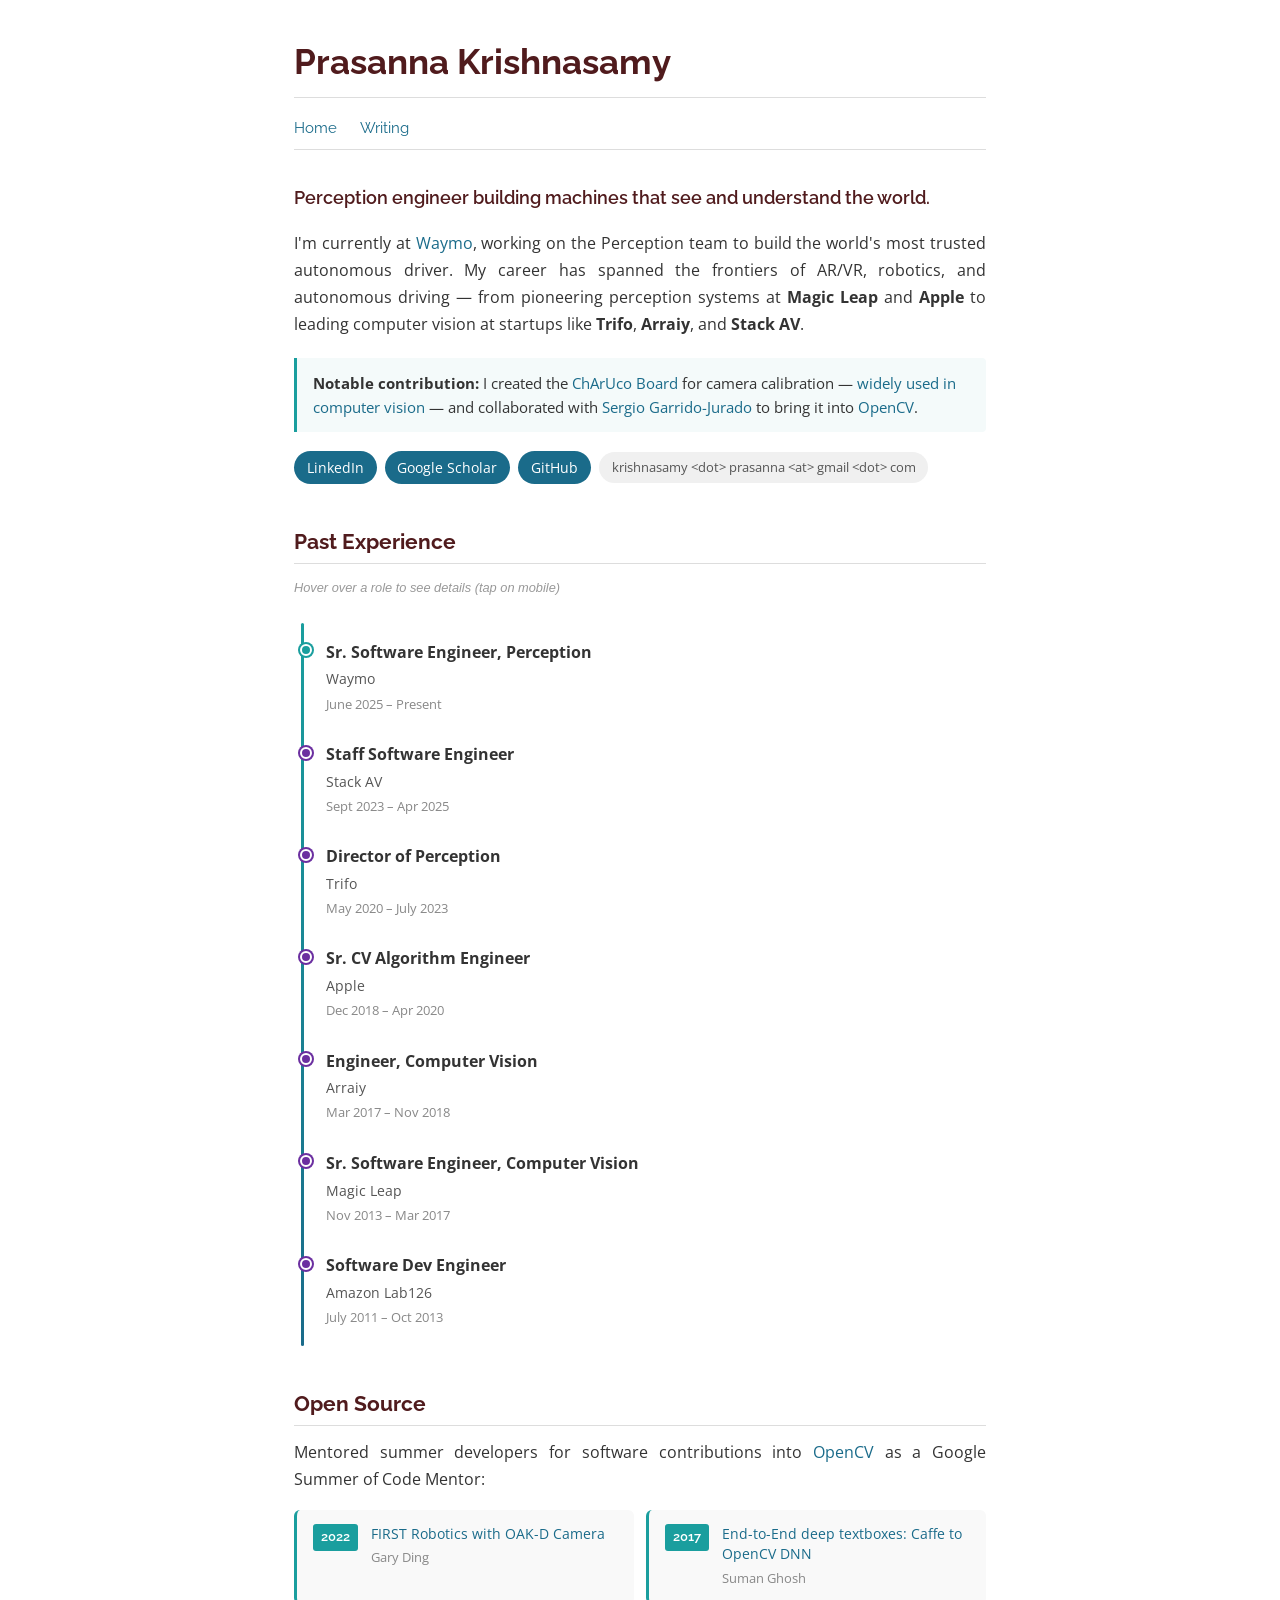
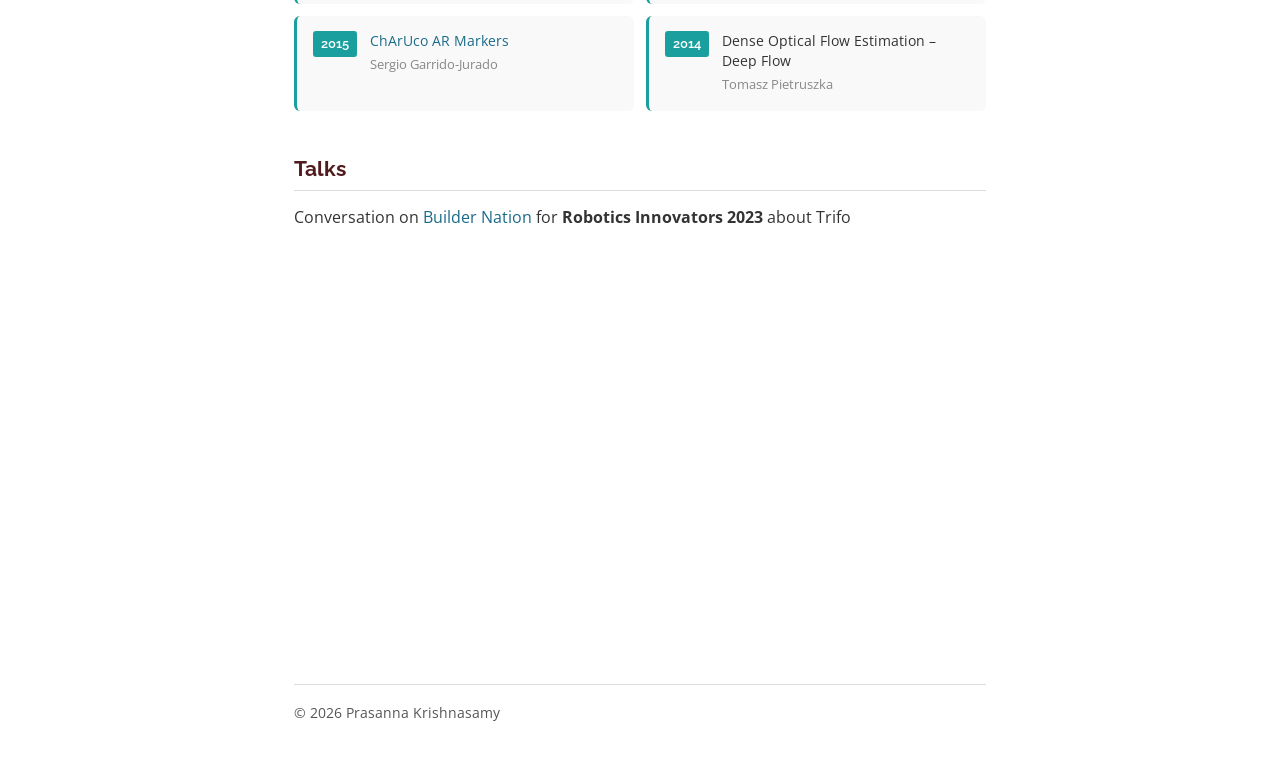
==== commit 6ec2f19e: "Remove Graduate Student Researcher entry from experience timeline Co-Authored-By: Claude Opus 4.8 <n" ====
--- a/index.html
+++ b/index.html
@@ -3,10 +3,10 @@
 <head>
   <meta charset="utf-8">
   <meta name="viewport" content="width=device-width, initial-scale=1">
-  <title>Prasanna Krishnasamy - Computer Vision Engineer</title>
-  <meta name="description" content="Prasanna Krishnasamy - Computer vision engineer specializing in self-supervised learning, 3D mapping/tracking, and robotic perception. Currently at Waymo.">
-  <meta property="og:title" content="Prasanna Krishnasamy - Computer Vision Engineer">
-  <meta property="og:description" content="Computer vision engineer specializing in self-supervised learning, 3D mapping/tracking, and robotic perception.">
+  <title>Prasanna Krishnasamy - Perception Engineer</title>
+  <meta name="description" content="Prasanna Krishnasamy - Perception engineer specializing in self-supervised learning, 3D mapping/tracking, and robotic perception. Currently at Waymo.">
+  <meta property="og:title" content="Prasanna Krishnasamy - Perception Engineer">
+  <meta property="og:description" content="Perception engineer specializing in self-supervised learning, 3D mapping/tracking, and robotic perception.">
   <meta property="og:type" content="website">
   <meta property="og:url" content="https://prasannak.com">
   <link rel="stylesheet" href="stylesheet.css">
@@ -109,15 +109,6 @@
           <div class="timeline-desc">Worked on object tracking, machine learning for gesture recognition, and 3D plane finding on the emerging technologies team.</div>
         </div>
       </div>
-      <div class="timeline-item">
-        <div class="timeline-dot"></div>
-        <div class="timeline-content">
-          <strong>Graduate Student Researcher</strong>
-          <span class="timeline-company">University of California, San Diego</span>
-          <span class="timeline-date">Sept 2010 &ndash; June 2011</span>
-          <div class="timeline-desc">Worked under Prof. David Kriegman and Prof. Serge Belongie on modeling distorted fingerprints and increasing the accuracy of fingerprint recognition systems.</div>
-        </div>
-      </div>
     </div>
   </section>
 
